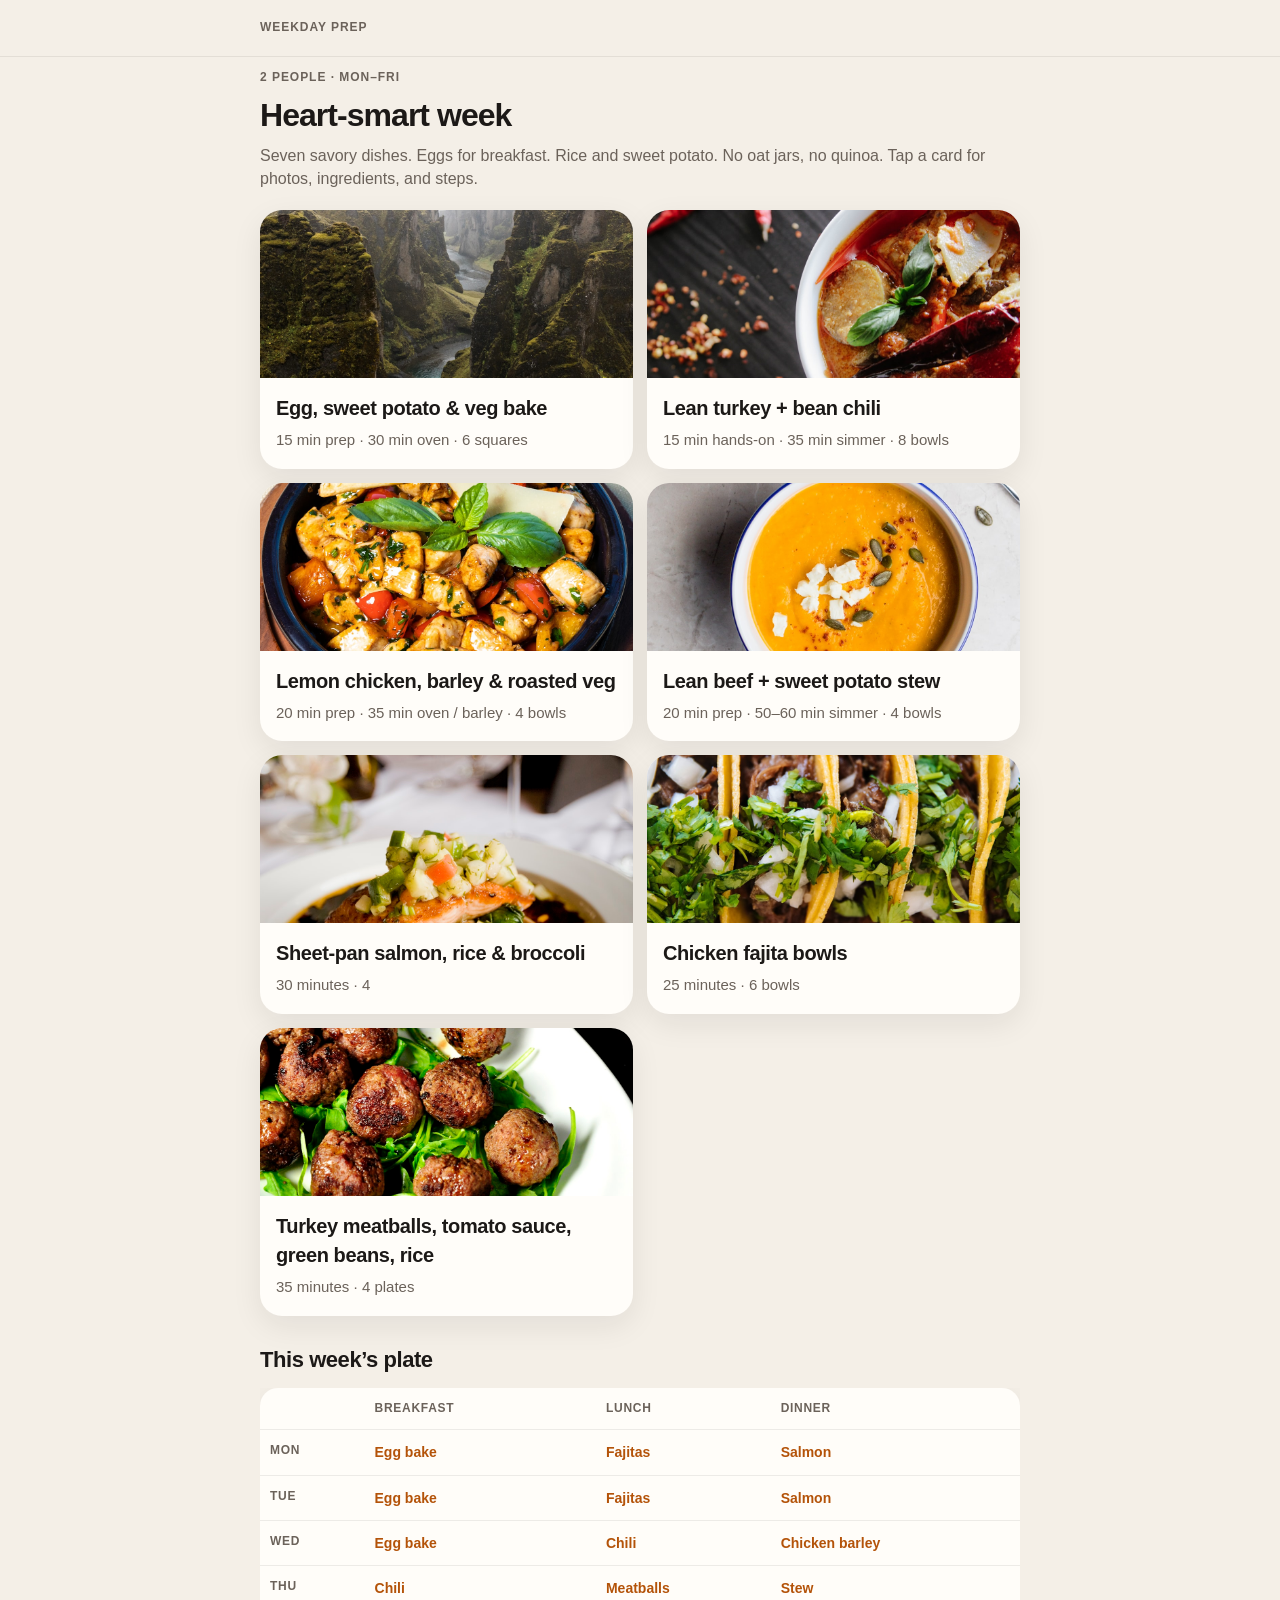
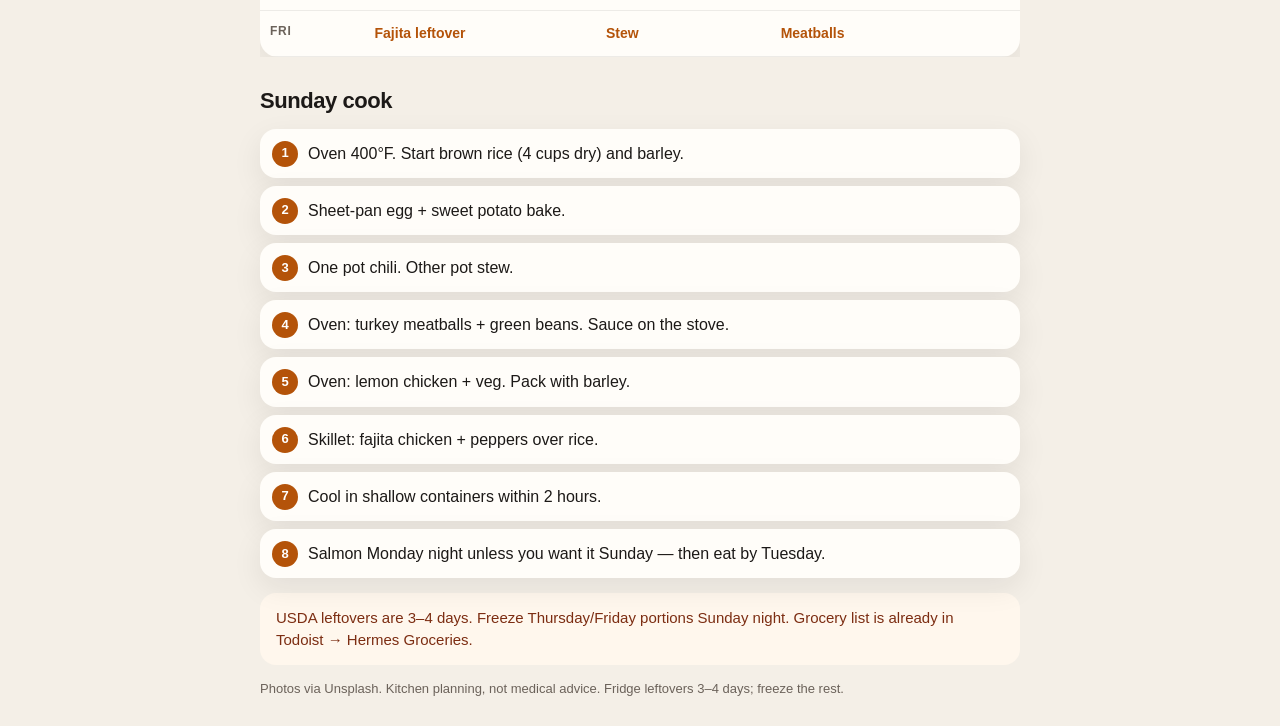
==== index.html @ 1a83b916 "Add mobile recipe site with photos" ====
<!doctype html>
<html lang="en">
<head>
<meta charset="utf-8">
<meta name="viewport" content="width=device-width, initial-scale=1, viewport-fit=cover">
<meta name="theme-color" content="#f4efe7">
<meta name="apple-mobile-web-app-capable" content="yes">
<title>Heart-smart week</title>
<link rel="stylesheet" href="css/app.css">
</head>
<body>
<header class="app"><div class="wrap"><span class="kicker">Weekday prep</span></div></header>
<main class="wrap">

<p class="kicker">2 people · Mon–Fri</p>
<h1>Heart-smart week</h1>
<p class="lede">Seven savory dishes. Eggs for breakfast. Rice and sweet potato. No oat jars, no quinoa. Tap a card for photos, ingredients, and steps.</p>
<div class="grid cards">
<a class="recipe-card" href="recipes/egg-bake.html" style="text-decoration:none">
  <img src="images/egg-1.jpg" alt="Egg, sweet potato &amp; veg bake">
  <div class="body">
    <h3>Egg, sweet potato &amp; veg bake</h3>
    <p>15 min prep · 30 min oven · 6 squares</p>
  </div>
</a><a class="recipe-card" href="recipes/chili.html" style="text-decoration:none">
  <img src="images/chili-1.jpg" alt="Lean turkey + bean chili">
  <div class="body">
    <h3>Lean turkey + bean chili</h3>
    <p>15 min hands-on · 35 min simmer · 8 bowls</p>
  </div>
</a><a class="recipe-card" href="recipes/barley-bowls.html" style="text-decoration:none">
  <img src="images/barley-1.jpg" alt="Lemon chicken, barley &amp; roasted veg">
  <div class="body">
    <h3>Lemon chicken, barley &amp; roasted veg</h3>
    <p>20 min prep · 35 min oven / barley · 4 bowls</p>
  </div>
</a><a class="recipe-card" href="recipes/stew.html" style="text-decoration:none">
  <img src="images/stew-1.jpg" alt="Lean beef + sweet potato stew">
  <div class="body">
    <h3>Lean beef + sweet potato stew</h3>
    <p>20 min prep · 50–60 min simmer · 4 bowls</p>
  </div>
</a><a class="recipe-card" href="recipes/salmon.html" style="text-decoration:none">
  <img src="images/salmon-1.jpg" alt="Sheet-pan salmon, rice &amp; broccoli">
  <div class="body">
    <h3>Sheet-pan salmon, rice &amp; broccoli</h3>
    <p>30 minutes · 4</p>
  </div>
</a><a class="recipe-card" href="recipes/fajitas.html" style="text-decoration:none">
  <img src="images/fajita-1.jpg" alt="Chicken fajita bowls">
  <div class="body">
    <h3>Chicken fajita bowls</h3>
    <p>25 minutes · 6 bowls</p>
  </div>
</a><a class="recipe-card" href="recipes/meatballs.html" style="text-decoration:none">
  <img src="images/meatballs-1.jpg" alt="Turkey meatballs, tomato sauce, green beans, rice">
  <div class="body">
    <h3>Turkey meatballs, tomato sauce, green beans, rice</h3>
    <p>35 minutes · 4 plates</p>
  </div>
</a>
</div>
<h2>This week’s plate</h2>
<div style="overflow-x:auto">
<table class="week">
<thead><tr><th></th><th>Breakfast</th><th>Lunch</th><th>Dinner</th></tr></thead>
<tbody>
<tr><th>Mon</th><td><a href="recipes/egg-bake.html">Egg bake</a></td><td><a href="recipes/fajitas.html">Fajitas</a></td><td><a href="recipes/salmon.html">Salmon</a></td></tr>
<tr><th>Tue</th><td><a href="recipes/egg-bake.html">Egg bake</a></td><td><a href="recipes/fajitas.html">Fajitas</a></td><td><a href="recipes/salmon.html">Salmon</a></td></tr>
<tr><th>Wed</th><td><a href="recipes/egg-bake.html">Egg bake</a></td><td><a href="recipes/chili.html">Chili</a></td><td><a href="recipes/barley-bowls.html">Chicken barley</a></td></tr>
<tr><th>Thu</th><td><a href="recipes/chili.html">Chili</a></td><td><a href="recipes/meatballs.html">Meatballs</a></td><td><a href="recipes/stew.html">Stew</a></td></tr>
<tr><th>Fri</th><td><a href="recipes/fajitas.html">Fajita leftover</a></td><td><a href="recipes/stew.html">Stew</a></td><td><a href="recipes/meatballs.html">Meatballs</a></td></tr>
</tbody>
</table>
</div>
<h2>Sunday cook</h2>
<ol class="steps">
<li>Oven 400°F. Start brown rice (4 cups dry) and barley.</li>
<li>Sheet-pan egg + sweet potato bake.</li>
<li>One pot chili. Other pot stew.</li>
<li>Oven: turkey meatballs + green beans. Sauce on the stove.</li>
<li>Oven: lemon chicken + veg. Pack with barley.</li>
<li>Skillet: fajita chicken + peppers over rice.</li>
<li>Cool in shallow containers within 2 hours.</li>
<li>Salmon Monday night unless you want it Sunday — then eat by Tuesday.</li>
</ol>
<p class="note">USDA leftovers are 3–4 days. Freeze Thursday/Friday portions Sunday night. Grocery list is already in Todoist → Hermes Groceries.</p>

</main>
<footer class="wrap">Photos via Unsplash. Kitchen planning, not medical advice. Fridge leftovers 3–4 days; freeze the rest.</footer>
</body>
</html>
---- css/app.css ----
:root {
  --bg: #f4efe7;
  --card: #fffdf9;
  --ink: #1c1917;
  --muted: #6b625a;
  --line: rgba(28, 25, 23, 0.08);
  --accent: #b45309;
  --accent-soft: #fde7c7;
  --shadow: 0 10px 30px rgba(28, 25, 23, 0.08);
  --radius: 22px;
}
* { box-sizing: border-box; }
html, body { margin: 0; padding: 0; }
body {
  font-family: -apple-system, BlinkMacSystemFont, "SF Pro Text", "Segoe UI", sans-serif;
  background: var(--bg);
  color: var(--ink);
  line-height: 1.45;
  padding-bottom: calc(28px + env(safe-area-inset-bottom));
}
a { color: inherit; }
.wrap { width: min(760px, calc(100% - 32px)); margin: 0 auto; }
header.app {
  position: sticky; top: 0; z-index: 10;
  background: rgba(244, 239, 231, 0.9);
  -webkit-backdrop-filter: blur(16px);
  backdrop-filter: blur(16px);
  border-bottom: 1px solid var(--line);
}
header.app .wrap {
  display: flex; align-items: center; justify-content: space-between;
  min-height: 56px;
  padding: 10px 0;
}
.back {
  display: inline-flex; align-items: center; gap: 4px;
  min-height: 44px; font-size: 16px; font-weight: 600;
  text-decoration: none; color: var(--accent);
  touch-action: manipulation;
}
.kicker { font-size: 12px; letter-spacing: .08em; text-transform: uppercase; color: var(--muted); font-weight: 700; }
h1 { font-size: 32px; line-height: 1.1; letter-spacing: -0.03em; margin: 8px 0 10px; }
h2 { font-size: 22px; letter-spacing: -0.02em; margin: 28px 0 12px; }
.lede { color: var(--muted); font-size: 16px; margin: 0 0 20px; }
.pills { display: flex; flex-wrap: wrap; gap: 8px; margin: 14px 0 22px; }
.pill {
  background: var(--accent-soft); color: #7c2d12;
  border-radius: 999px; padding: 7px 12px; font-size: 13px; font-weight: 650;
}
.gallery {
  display: flex; gap: 10px; overflow-x: auto; scroll-snap-type: x mandatory;
  padding-bottom: 6px; margin: 0 -16px 8px; padding-left: 16px; padding-right: 16px;
  -webkit-overflow-scrolling: touch;
}
.gallery img {
  width: min(86vw, 640px); height: 240px; object-fit: cover;
  border-radius: 20px; scroll-snap-align: start; flex: 0 0 auto;
  box-shadow: var(--shadow); background: #ddd;
}
.hero-card, .card, .recipe-card {
  background: var(--card); border-radius: var(--radius);
  box-shadow: var(--shadow); overflow: hidden;
}
.recipe-card img { width: 100%; height: 168px; object-fit: cover; display: block; }
.recipe-card .body, .card .body { padding: 16px 16px 18px; }
.recipe-card h3 { margin: 0 0 6px; font-size: 20px; letter-spacing: -0.02em; }
.recipe-card p { margin: 0; color: var(--muted); font-size: 15px; }
.grid { display: grid; gap: 14px; }
.week {
  width: 100%; border-collapse: collapse; font-size: 14px;
  background: var(--card); border-radius: 18px; overflow: hidden;
  box-shadow: var(--shadow);
}
.week th, .week td { padding: 12px 10px; text-align: left; border-bottom: 1px solid var(--line); vertical-align: top; }
.week th { font-size: 12px; text-transform: uppercase; letter-spacing: .06em; color: var(--muted); }
.week a { color: var(--accent); font-weight: 650; text-decoration: none; }
.ing, .steps { list-style: none; padding: 0; margin: 0; }
.ing li, .steps li {
  background: var(--card); border-radius: 16px; padding: 13px 14px;
  margin-bottom: 8px; box-shadow: var(--shadow); font-size: 16px;
}
.steps { counter-reset: step; }
.steps li { padding-left: 48px; position: relative; }
.steps li::before {
  counter-increment: step; content: counter(step);
  position: absolute; left: 12px; top: 12px;
  width: 26px; height: 26px; border-radius: 50%;
  background: var(--accent); color: white; font-size: 13px; font-weight: 700;
  display: grid; place-items: center;
}
.note {
  background: #fff7ed; border-radius: 16px; padding: 14px 16px;
  color: #7c2d12; font-size: 15px;
}
.photo-credit { font-size: 12px; color: var(--muted); margin: 18px 0 0; }
footer { margin: 36px 0 10px; color: var(--muted); font-size: 13px; }
@media (min-width: 700px) {
  .gallery img { height: 320px; }
  .grid.cards { grid-template-columns: 1fr 1fr; }
}
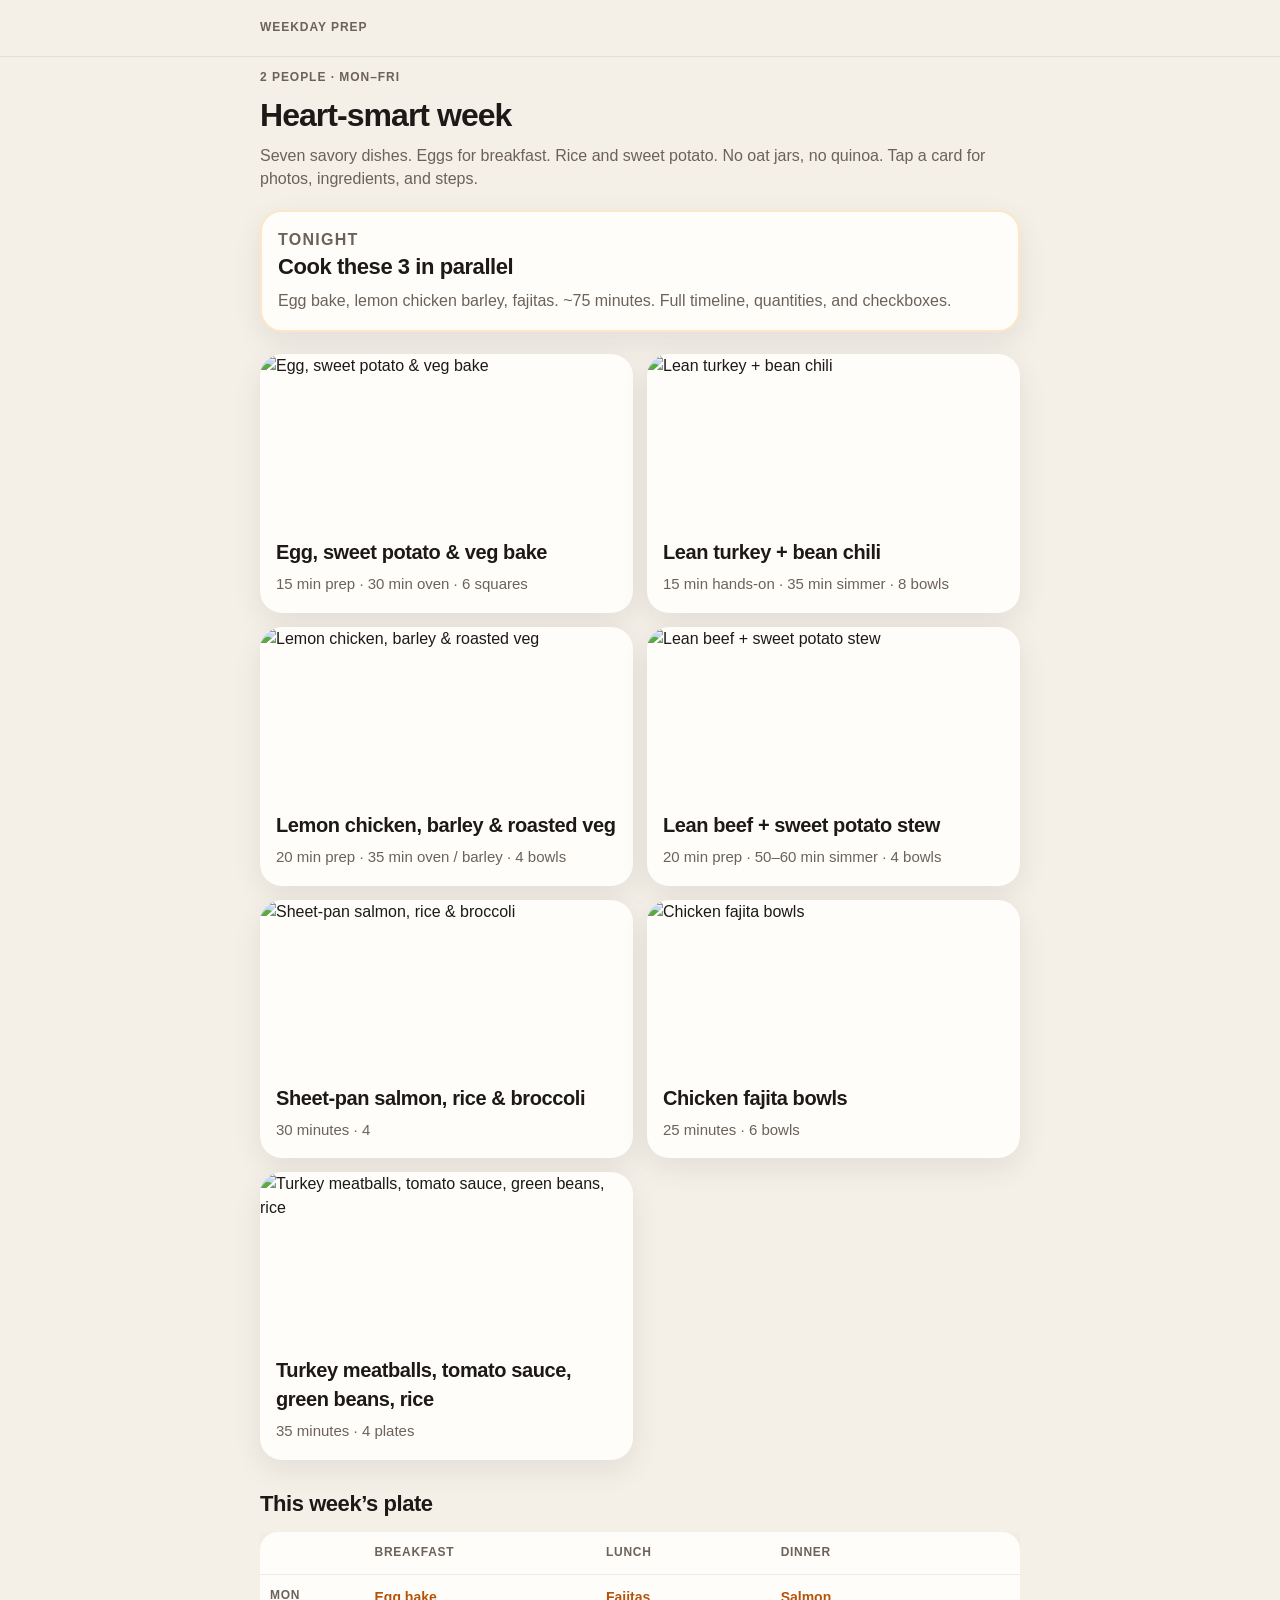
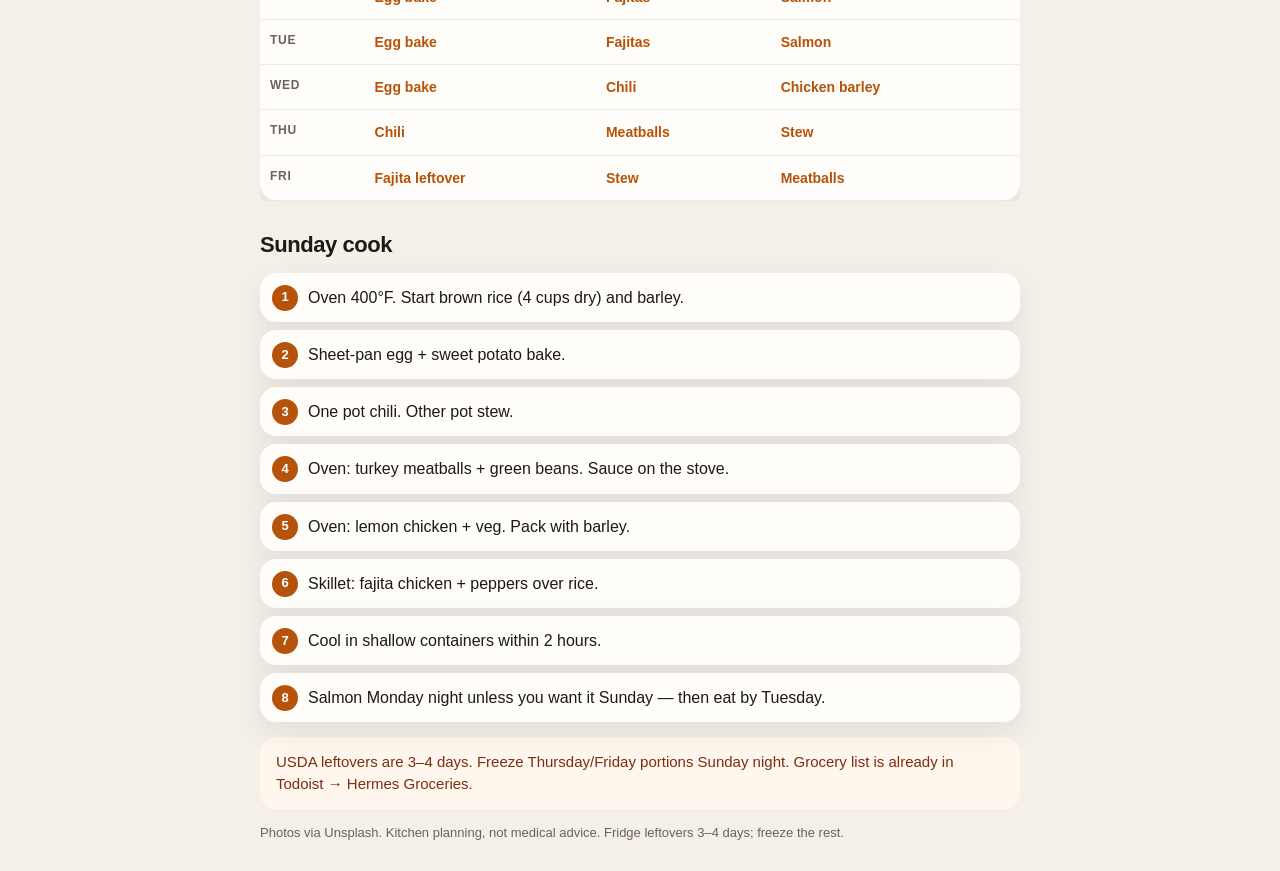
==== commit e44702f2: "Add parallel cook-now page for the three bought dishes. Phone checklist with full quantities, oven/s" ====
--- a/index.html
+++ b/index.html
@@ -15,45 +15,52 @@
 <p class="kicker">2 people · Mon–Fri</p>
 <h1>Heart-smart week</h1>
 <p class="lede">Seven savory dishes. Eggs for breakfast. Rice and sweet potato. No oat jars, no quinoa. Tap a card for photos, ingredients, and steps.</p>
+<a class="card cook-now-link" href="cook-now.html">
+  <div class="body">
+    <p class="kicker">Tonight</p>
+    <h3>Cook these 3 in parallel</h3>
+    <p>Egg bake, lemon chicken barley, fajitas. ~75 minutes. Full timeline, quantities, and checkboxes.</p>
+  </div>
+</a>
 <div class="grid cards">
 <a class="recipe-card" href="recipes/egg-bake.html" style="text-decoration:none">
-  <img src="images/egg-1.jpg" alt="Egg, sweet potato &amp; veg bake">
+  <img src="images/egg-bake.jpg?v=2" alt="Egg, sweet potato &amp; veg bake">
   <div class="body">
     <h3>Egg, sweet potato &amp; veg bake</h3>
     <p>15 min prep · 30 min oven · 6 squares</p>
   </div>
 </a><a class="recipe-card" href="recipes/chili.html" style="text-decoration:none">
-  <img src="images/chili-1.jpg" alt="Lean turkey + bean chili">
+  <img src="images/chili.jpg?v=2" alt="Lean turkey + bean chili">
   <div class="body">
     <h3>Lean turkey + bean chili</h3>
     <p>15 min hands-on · 35 min simmer · 8 bowls</p>
   </div>
 </a><a class="recipe-card" href="recipes/barley-bowls.html" style="text-decoration:none">
-  <img src="images/barley-1.jpg" alt="Lemon chicken, barley &amp; roasted veg">
+  <img src="images/barley.jpg?v=2" alt="Lemon chicken, barley &amp; roasted veg">
   <div class="body">
     <h3>Lemon chicken, barley &amp; roasted veg</h3>
     <p>20 min prep · 35 min oven / barley · 4 bowls</p>
   </div>
 </a><a class="recipe-card" href="recipes/stew.html" style="text-decoration:none">
-  <img src="images/stew-1.jpg" alt="Lean beef + sweet potato stew">
+  <img src="images/stew.jpg?v=2" alt="Lean beef + sweet potato stew">
   <div class="body">
     <h3>Lean beef + sweet potato stew</h3>
     <p>20 min prep · 50–60 min simmer · 4 bowls</p>
   </div>
 </a><a class="recipe-card" href="recipes/salmon.html" style="text-decoration:none">
-  <img src="images/salmon-1.jpg" alt="Sheet-pan salmon, rice &amp; broccoli">
+  <img src="images/salmon.jpg?v=2" alt="Sheet-pan salmon, rice &amp; broccoli">
   <div class="body">
     <h3>Sheet-pan salmon, rice &amp; broccoli</h3>
     <p>30 minutes · 4</p>
   </div>
 </a><a class="recipe-card" href="recipes/fajitas.html" style="text-decoration:none">
-  <img src="images/fajita-1.jpg" alt="Chicken fajita bowls">
+  <img src="images/fajita.jpg?v=2" alt="Chicken fajita bowls">
   <div class="body">
     <h3>Chicken fajita bowls</h3>
     <p>25 minutes · 6 bowls</p>
   </div>
 </a><a class="recipe-card" href="recipes/meatballs.html" style="text-decoration:none">
-  <img src="images/meatballs-1.jpg" alt="Turkey meatballs, tomato sauce, green beans, rice">
+  <img src="images/meatballs.jpg?v=2" alt="Turkey meatballs, tomato sauce, green beans, rice">
   <div class="body">
     <h3>Turkey meatballs, tomato sauce, green beans, rice</h3>
     <p>35 minutes · 4 plates</p>
--- a/css/app.css
+++ b/css/app.css
@@ -94,6 +94,112 @@
 }
 .photo-credit { font-size: 12px; color: var(--muted); margin: 18px 0 0; }
 footer { margin: 36px 0 10px; color: var(--muted); font-size: 13px; }
+
+.cook-now-link {
+  display: block;
+  text-decoration: none;
+  margin: 0 0 22px;
+  border: 2px solid #fde7c7;
+}
+.cook-now-link h3 { margin: 0 0 6px; font-size: 22px; letter-spacing: -0.02em; }
+.cook-now-link p { margin: 0; color: var(--muted); font-size: 16px; }
+.cook-now-link:active { transform: scale(0.995); }
+
+.when {
+  display: inline-block;
+  font-size: 12px;
+  font-weight: 700;
+  letter-spacing: 0.04em;
+  text-transform: uppercase;
+  color: #7c2d12;
+  background: var(--accent-soft);
+  border-radius: 999px;
+  padding: 4px 10px;
+  margin: 0 6px 6px 0;
+}
+.station-grid { display: grid; gap: 8px; }
+.station {
+  background: var(--card);
+  border-radius: 16px;
+  padding: 14px 16px;
+  box-shadow: var(--shadow);
+  font-size: 16px;
+}
+.station b { display: block; font-size: 13px; letter-spacing: 0.04em; text-transform: uppercase; color: var(--muted); margin-bottom: 4px; }
+.check { list-style: none; padding: 0; margin: 0; }
+.check li {
+  display: grid;
+  grid-template-columns: 28px minmax(0, 1fr);
+  gap: 12px;
+  align-items: start;
+  min-height: 48px;
+  padding: 14px;
+  background: var(--card);
+  border-radius: 16px;
+  margin-bottom: 8px;
+  box-shadow: var(--shadow);
+  font-size: 16px;
+  line-height: 1.4;
+  touch-action: manipulation;
+  cursor: pointer;
+  -webkit-user-select: none;
+  user-select: none;
+}
+.check li:active { transform: scale(0.995); }
+.check li.on { opacity: 0.55; }
+.check li.on .txt { text-decoration: line-through; }
+.check .box {
+  width: 26px;
+  height: 26px;
+  margin-top: 1px;
+  border-radius: 8px;
+  border: 2px solid var(--accent);
+  background: transparent;
+}
+.check li.on .box { background: var(--accent); }
+.check .sub { display: block; color: var(--muted); font-size: 15px; margin-top: 4px; }
+.toolbar-row {
+  display: flex;
+  gap: 8px;
+  margin: 8px 0 16px;
+}
+.reset {
+  min-height: 44px;
+  padding: 0 16px;
+  border: 0;
+  border-radius: 12px;
+  background: var(--accent-soft);
+  color: #7c2d12;
+  font-size: 16px;
+  font-weight: 650;
+  touch-action: manipulation;
+}
+.reset:active { transform: scale(0.97); }
+.dish-links a {
+  display: flex;
+  align-items: center;
+  min-height: 48px;
+  padding: 12px 14px;
+  background: var(--card);
+  border-radius: 16px;
+  box-shadow: var(--shadow);
+  text-decoration: none;
+  font-size: 16px;
+  font-weight: 650;
+  color: var(--accent);
+  margin-bottom: 8px;
+  touch-action: manipulation;
+}
+@media (prefers-reduced-motion: reduce) {
+  .check li, .reset, .cook-now-link, .dish-links a { transform: none !important; }
+}
+@media (prefers-reduced-transparency: reduce) {
+  header.app {
+    background: var(--bg) !important;
+    -webkit-backdrop-filter: none !important;
+    backdrop-filter: none !important;
+  }
+}
 @media (min-width: 700px) {
   .gallery img { height: 320px; }
   .grid.cards { grid-template-columns: 1fr 1fr; }
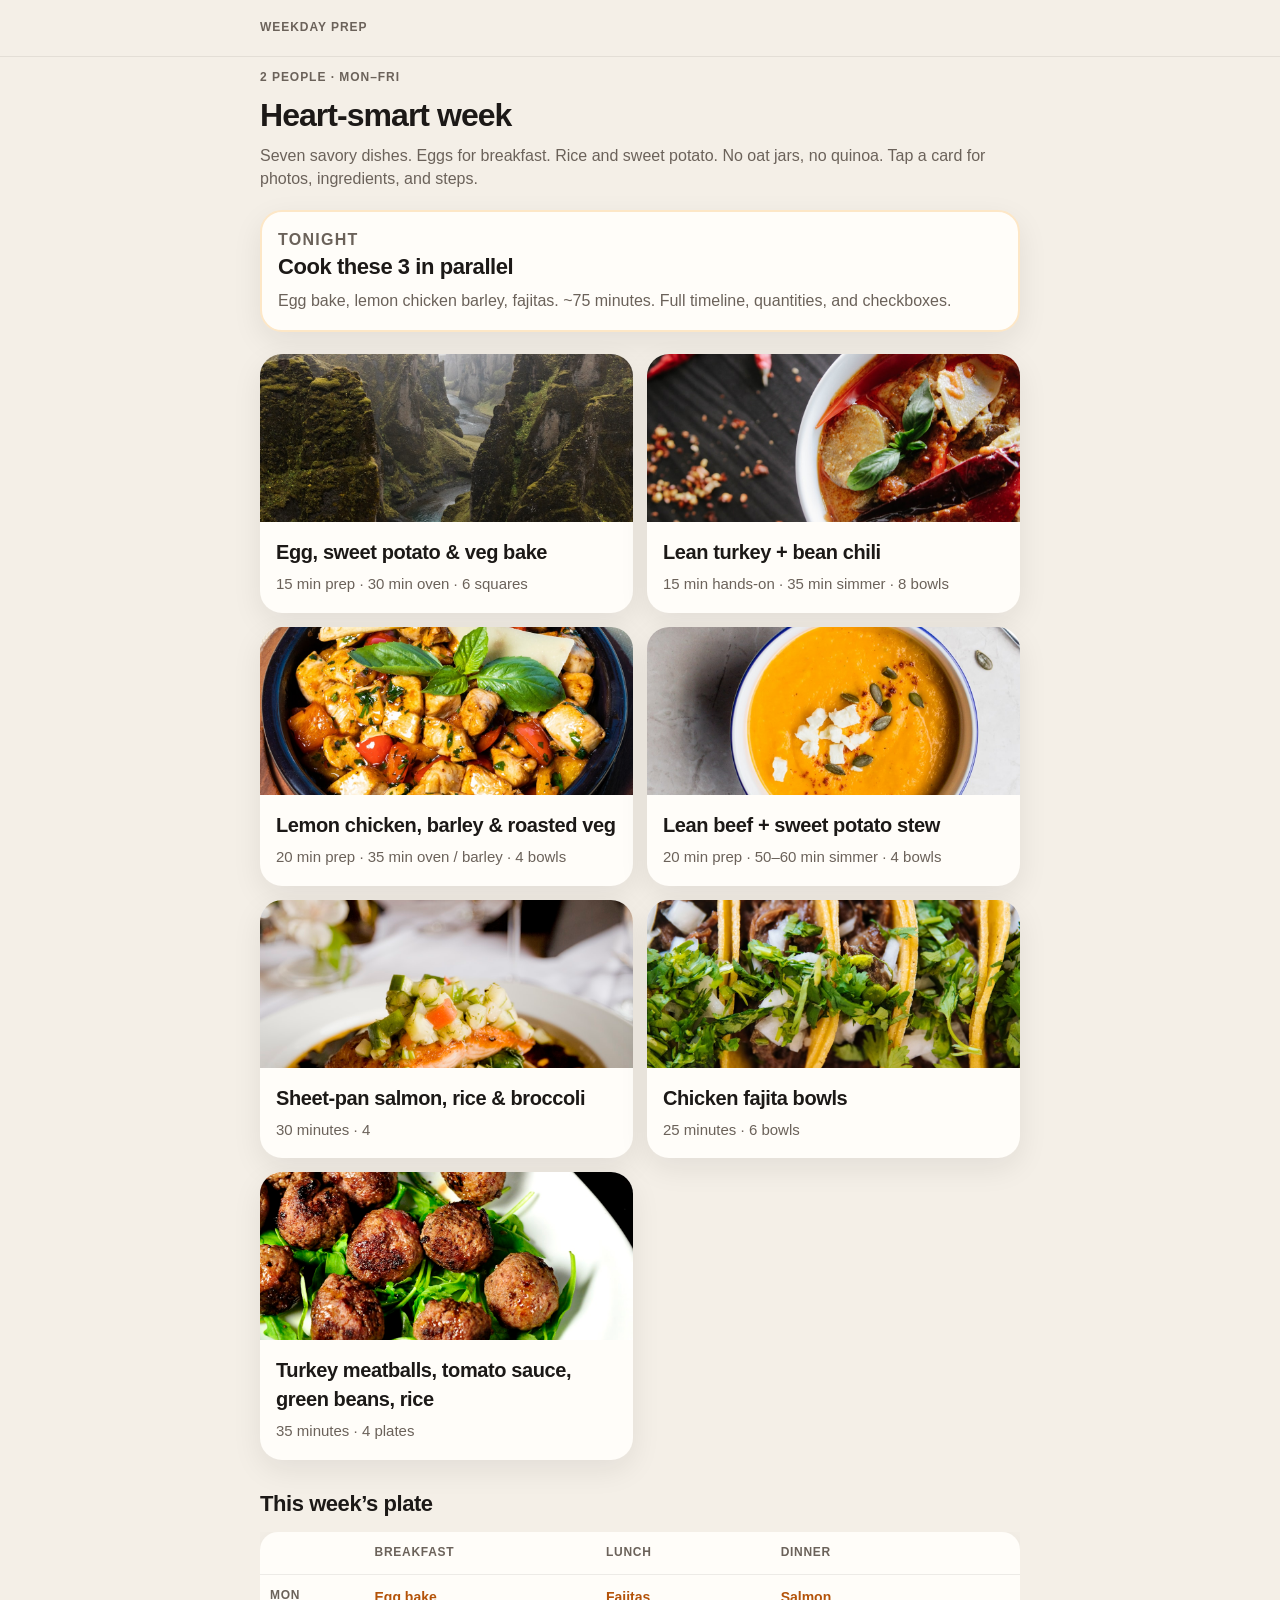
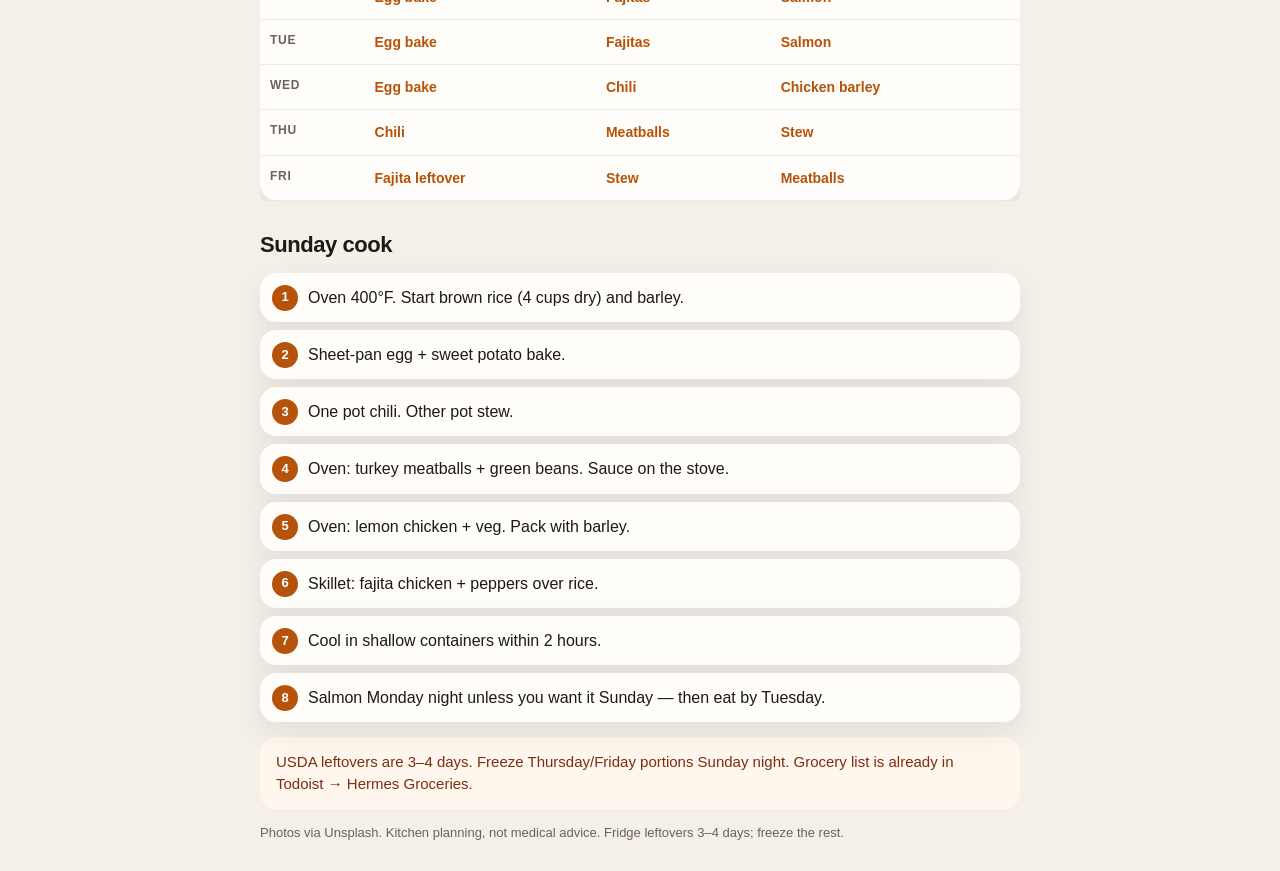
==== commit 333ba3d7: "Keep homepage photos on the already-hosted image files. The cook-now card stays; recipe cards point " ====
--- a/index.html
+++ b/index.html
@@ -24,43 +24,43 @@
 </a>
 <div class="grid cards">
 <a class="recipe-card" href="recipes/egg-bake.html" style="text-decoration:none">
-  <img src="images/egg-bake.jpg?v=2" alt="Egg, sweet potato &amp; veg bake">
+  <img src="images/egg-1.jpg" alt="Egg, sweet potato &amp; veg bake">
   <div class="body">
     <h3>Egg, sweet potato &amp; veg bake</h3>
     <p>15 min prep · 30 min oven · 6 squares</p>
   </div>
 </a><a class="recipe-card" href="recipes/chili.html" style="text-decoration:none">
-  <img src="images/chili.jpg?v=2" alt="Lean turkey + bean chili">
+  <img src="images/chili-1.jpg" alt="Lean turkey + bean chili">
   <div class="body">
     <h3>Lean turkey + bean chili</h3>
     <p>15 min hands-on · 35 min simmer · 8 bowls</p>
   </div>
 </a><a class="recipe-card" href="recipes/barley-bowls.html" style="text-decoration:none">
-  <img src="images/barley.jpg?v=2" alt="Lemon chicken, barley &amp; roasted veg">
+  <img src="images/barley-1.jpg" alt="Lemon chicken, barley &amp; roasted veg">
   <div class="body">
     <h3>Lemon chicken, barley &amp; roasted veg</h3>
     <p>20 min prep · 35 min oven / barley · 4 bowls</p>
   </div>
 </a><a class="recipe-card" href="recipes/stew.html" style="text-decoration:none">
-  <img src="images/stew.jpg?v=2" alt="Lean beef + sweet potato stew">
+  <img src="images/stew-1.jpg" alt="Lean beef + sweet potato stew">
   <div class="body">
     <h3>Lean beef + sweet potato stew</h3>
     <p>20 min prep · 50–60 min simmer · 4 bowls</p>
   </div>
 </a><a class="recipe-card" href="recipes/salmon.html" style="text-decoration:none">
-  <img src="images/salmon.jpg?v=2" alt="Sheet-pan salmon, rice &amp; broccoli">
+  <img src="images/salmon-1.jpg" alt="Sheet-pan salmon, rice &amp; broccoli">
   <div class="body">
     <h3>Sheet-pan salmon, rice &amp; broccoli</h3>
     <p>30 minutes · 4</p>
   </div>
 </a><a class="recipe-card" href="recipes/fajitas.html" style="text-decoration:none">
-  <img src="images/fajita.jpg?v=2" alt="Chicken fajita bowls">
+  <img src="images/fajita-1.jpg" alt="Chicken fajita bowls">
   <div class="body">
     <h3>Chicken fajita bowls</h3>
     <p>25 minutes · 6 bowls</p>
   </div>
 </a><a class="recipe-card" href="recipes/meatballs.html" style="text-decoration:none">
-  <img src="images/meatballs.jpg?v=2" alt="Turkey meatballs, tomato sauce, green beans, rice">
+  <img src="images/meatballs-1.jpg" alt="Turkey meatballs, tomato sauce, green beans, rice">
   <div class="body">
     <h3>Turkey meatballs, tomato sauce, green beans, rice</h3>
     <p>35 minutes · 4 plates</p>
